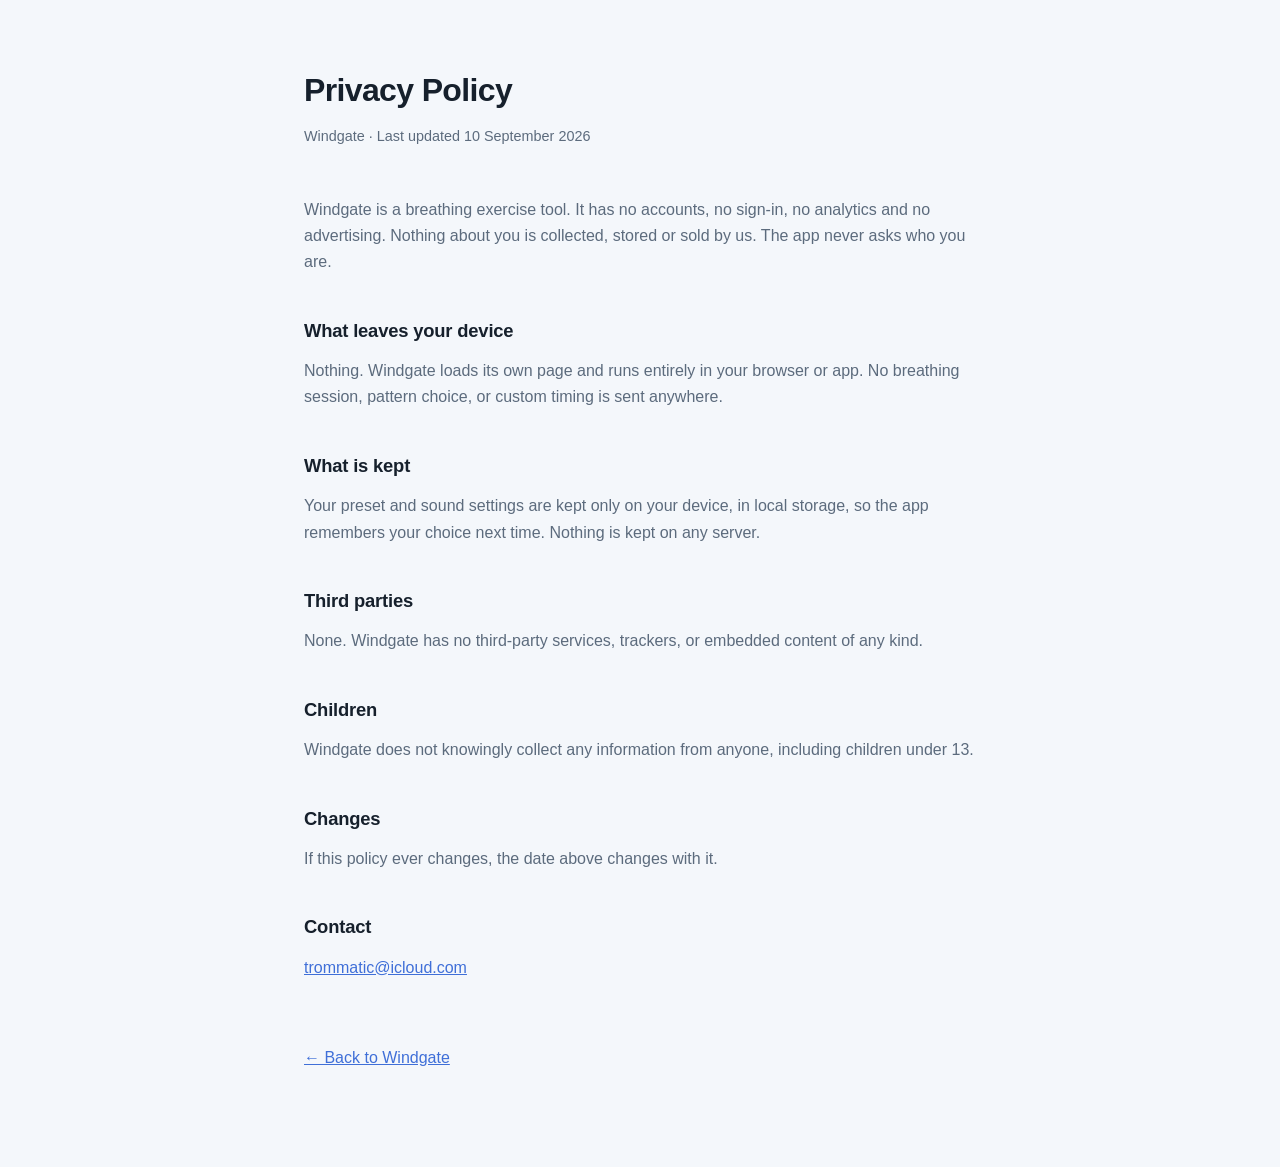
==== web/privacy.html @ 463d38d6 "Rename to Windgate: domain, repo, on-page brand; fix embed recursion App Store listing settled on "W" ====
<!DOCTYPE html>
<html lang="en">
<head>
<meta charset="UTF-8">
<meta name="viewport" content="width=device-width, initial-scale=1.0">
<title>Windgate — Privacy Policy</title>
<meta name="description" content="Privacy policy for Windgate. No accounts, no tracking, no data retention.">
<link rel="icon" href="icon.svg">
<style>
*, *::before, *::after { margin: 0; padding: 0; box-sizing: border-box; }
:root{
  --bg:#0b1420; --fg:#eef3f8; --dim:#8fa2b8; --accent:#5b8def;
}
@media (prefers-color-scheme: light){
  :root{ --bg:#f4f7fb; --fg:#16202c; --dim:#5c6b7d; --accent:#3f6fd8; }
}
body {
  background: var(--bg);
  color: var(--fg);
  font-family: -apple-system,BlinkMacSystemFont,"SF Pro Text",Helvetica,Arial,sans-serif;
  line-height: 1.65;
  -webkit-font-smoothing: antialiased;
}
::selection { background: var(--accent); color: #fff; }
a { color: var(--accent); }
.container { max-width: 720px; margin: 0 auto; padding: 4rem 1.5rem 6rem; }
h1 { font-size: 2rem; letter-spacing: -0.02em; margin-bottom: 0.5rem; }
h2 { font-size: 1.15rem; margin: 2.5rem 0 0.75rem; letter-spacing: -0.01em; }
p { margin-bottom: 1rem; color: var(--dim); }
.updated { color: var(--dim); font-size: 0.9rem; margin-bottom: 3rem; }
.back { display: inline-block; margin-top: 3rem; }
strong { color: var(--fg); }
</style>
</head>
<body>
<div class="container">
  <h1>Privacy Policy</h1>
  <p class="updated">Windgate &middot; Last updated 10 September 2026</p>
  <p>Windgate is a breathing exercise tool. It has no accounts, no sign-in, no analytics and no advertising. Nothing about you is collected, stored or sold by us. The app never asks who you are.</p>
  <h2>What leaves your device</h2>
  <p>Nothing. Windgate loads its own page and runs entirely in your browser or app. No breathing session, pattern choice, or custom timing is sent anywhere.</p>
  <h2>What is kept</h2>
  <p>Your preset and sound settings are kept only on your device, in local storage, so the app remembers your choice next time. Nothing is kept on any server.</p>
  <h2>Third parties</h2>
  <p>None. Windgate has no third-party services, trackers, or embedded content of any kind.</p>
  <h2>Children</h2>
  <p>Windgate does not knowingly collect any information from anyone, including children under 13.</p>
  <h2>Changes</h2>
  <p>If this policy ever changes, the date above changes with it.</p>
  <h2>Contact</h2>
  <p><a href="mailto:trommatic@icloud.com">trommatic@icloud.com</a></p>
  <a class="back" href="/">&larr; Back to Windgate</a>
</div>
</body>
</html>
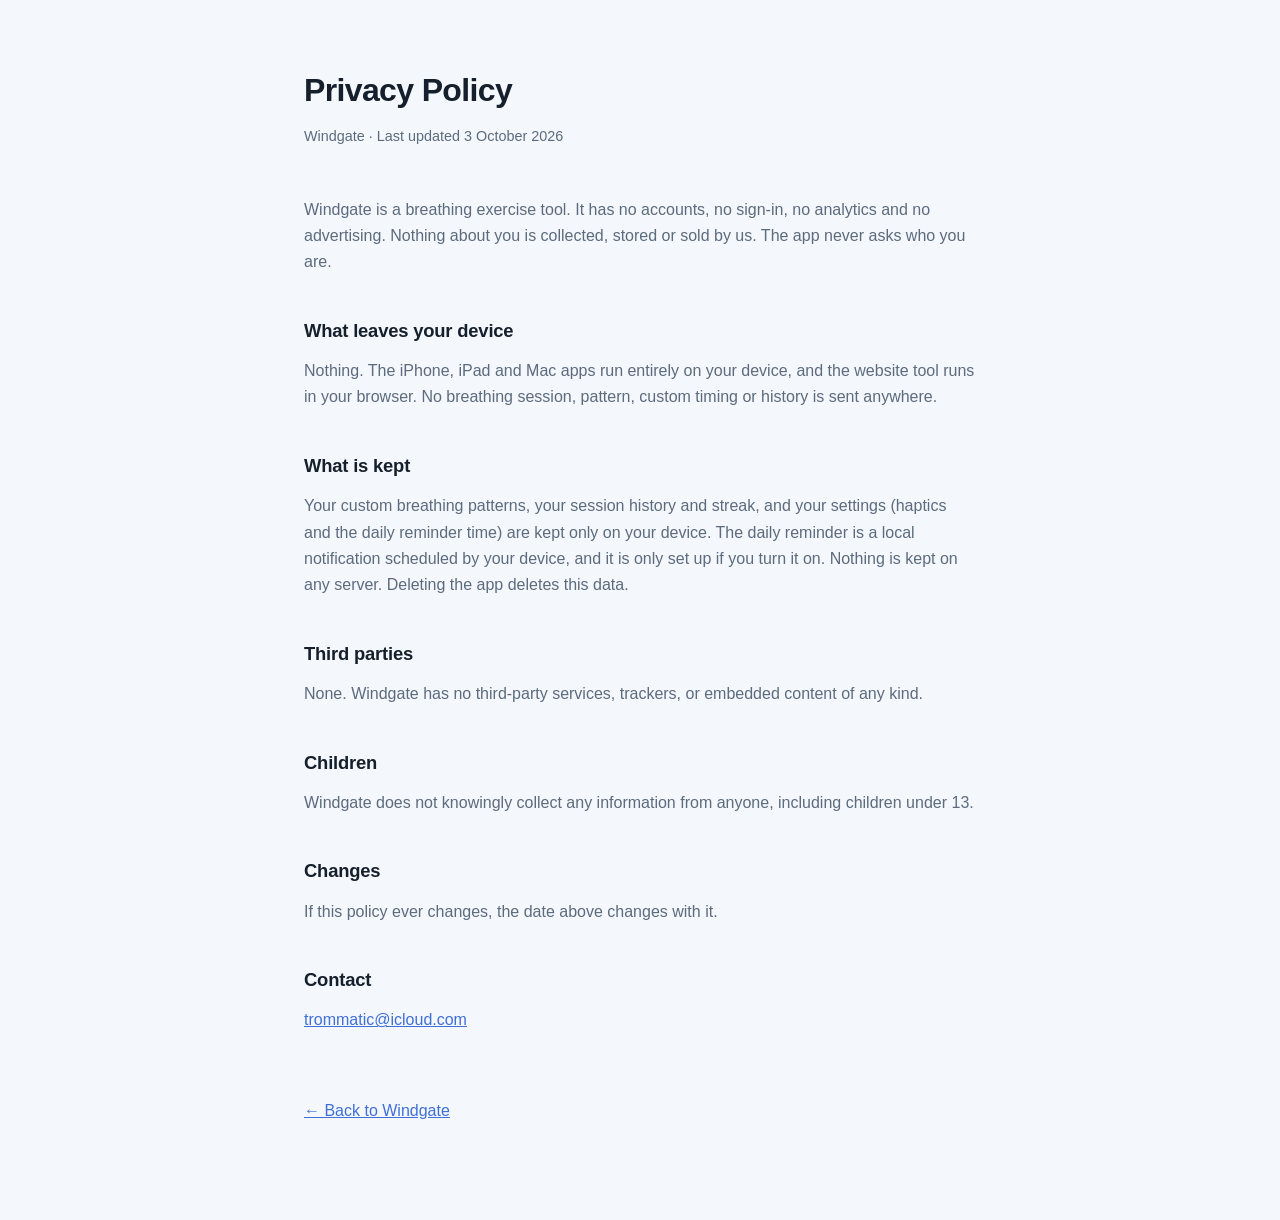
==== commit 2402ce9f: "Windgate: support page, privacy policy describes the native app" ====
--- a/web/privacy.html
+++ b/web/privacy.html
@@ -35,12 +35,12 @@
 <body>
 <div class="container">
   <h1>Privacy Policy</h1>
-  <p class="updated">Windgate &middot; Last updated 10 September 2026</p>
+  <p class="updated">Windgate &middot; Last updated 3 October 2026</p>
   <p>Windgate is a breathing exercise tool. It has no accounts, no sign-in, no analytics and no advertising. Nothing about you is collected, stored or sold by us. The app never asks who you are.</p>
   <h2>What leaves your device</h2>
-  <p>Nothing. Windgate loads its own page and runs entirely in your browser or app. No breathing session, pattern choice, or custom timing is sent anywhere.</p>
+  <p>Nothing. The iPhone, iPad and Mac apps run entirely on your device, and the website tool runs in your browser. No breathing session, pattern, custom timing or history is sent anywhere.</p>
   <h2>What is kept</h2>
-  <p>Your preset and sound settings are kept only on your device, in local storage, so the app remembers your choice next time. Nothing is kept on any server.</p>
+  <p>Your custom breathing patterns, your session history and streak, and your settings (haptics and the daily reminder time) are kept only on your device. The daily reminder is a local notification scheduled by your device, and it is only set up if you turn it on. Nothing is kept on any server. Deleting the app deletes this data.</p>
   <h2>Third parties</h2>
   <p>None. Windgate has no third-party services, trackers, or embedded content of any kind.</p>
   <h2>Children</h2>
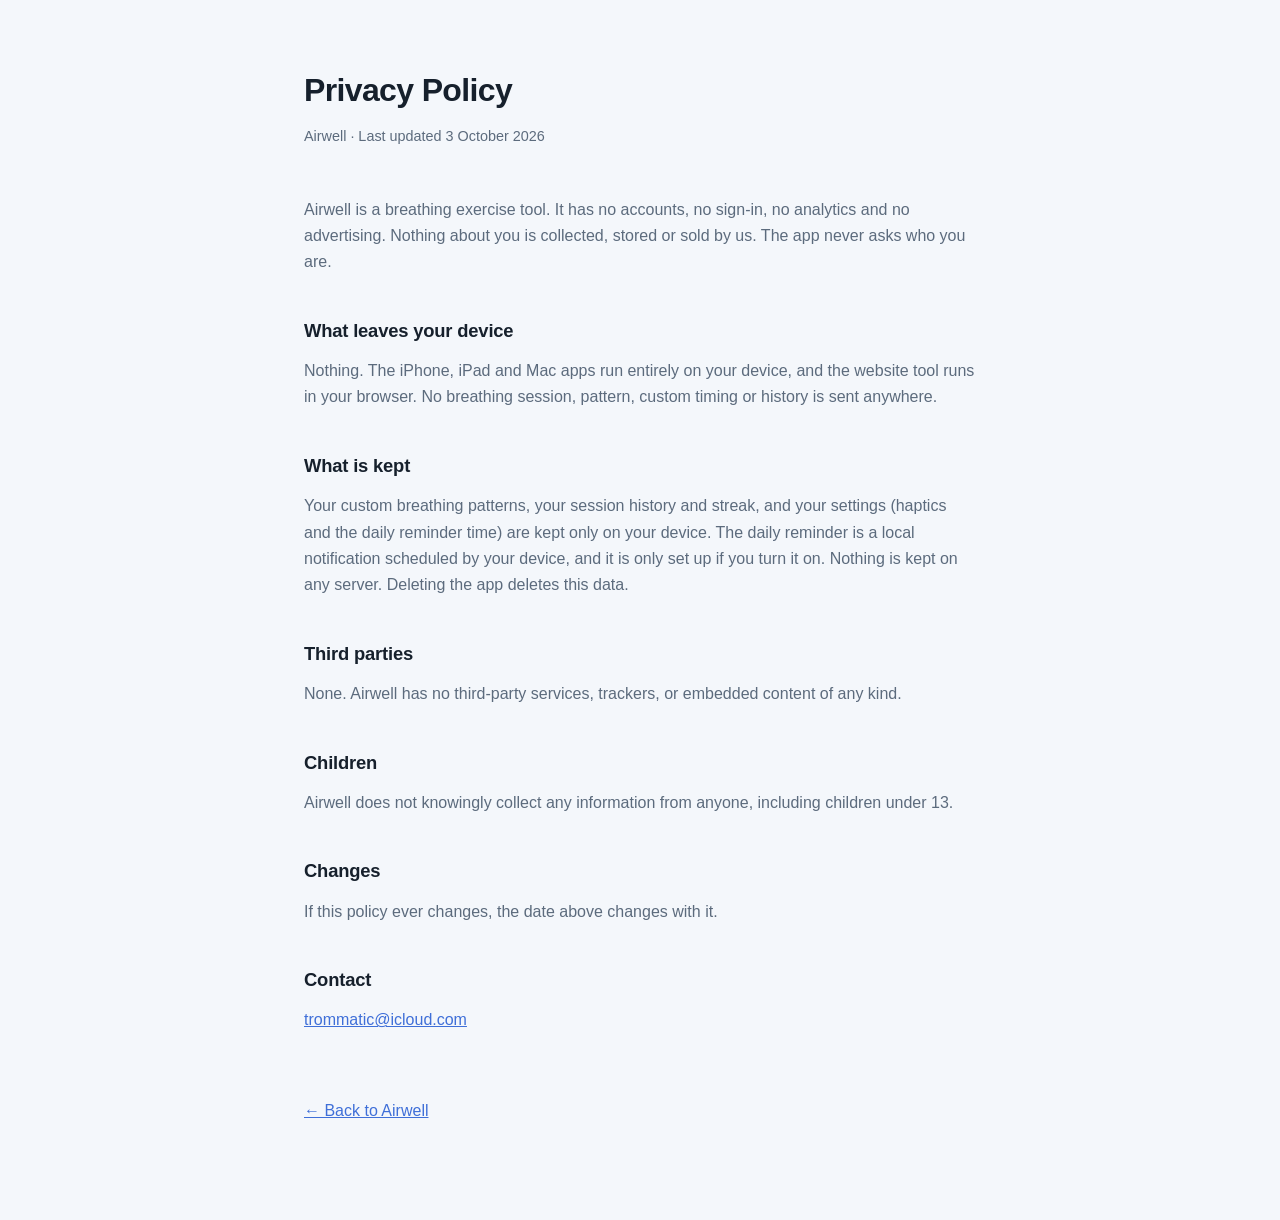
==== commit 6066d409: "Rename Windgate to Airwell in display names and docs Co-Authored-By: Claude Sonnet 5.5 <noreply@anth" ====
--- a/web/privacy.html
+++ b/web/privacy.html
@@ -3,8 +3,8 @@
 <head>
 <meta charset="UTF-8">
 <meta name="viewport" content="width=device-width, initial-scale=1.0">
-<title>Windgate — Privacy Policy</title>
-<meta name="description" content="Privacy policy for Windgate. No accounts, no tracking, no data retention.">
+<title>Airwell — Privacy Policy</title>
+<meta name="description" content="Privacy policy for Airwell. No accounts, no tracking, no data retention.">
 <link rel="icon" href="icon.svg">
 <style>
 *, *::before, *::after { margin: 0; padding: 0; box-sizing: border-box; }
@@ -35,21 +35,21 @@
 <body>
 <div class="container">
   <h1>Privacy Policy</h1>
-  <p class="updated">Windgate &middot; Last updated 3 October 2026</p>
-  <p>Windgate is a breathing exercise tool. It has no accounts, no sign-in, no analytics and no advertising. Nothing about you is collected, stored or sold by us. The app never asks who you are.</p>
+  <p class="updated">Airwell &middot; Last updated 3 October 2026</p>
+  <p>Airwell is a breathing exercise tool. It has no accounts, no sign-in, no analytics and no advertising. Nothing about you is collected, stored or sold by us. The app never asks who you are.</p>
   <h2>What leaves your device</h2>
   <p>Nothing. The iPhone, iPad and Mac apps run entirely on your device, and the website tool runs in your browser. No breathing session, pattern, custom timing or history is sent anywhere.</p>
   <h2>What is kept</h2>
   <p>Your custom breathing patterns, your session history and streak, and your settings (haptics and the daily reminder time) are kept only on your device. The daily reminder is a local notification scheduled by your device, and it is only set up if you turn it on. Nothing is kept on any server. Deleting the app deletes this data.</p>
   <h2>Third parties</h2>
-  <p>None. Windgate has no third-party services, trackers, or embedded content of any kind.</p>
+  <p>None. Airwell has no third-party services, trackers, or embedded content of any kind.</p>
   <h2>Children</h2>
-  <p>Windgate does not knowingly collect any information from anyone, including children under 13.</p>
+  <p>Airwell does not knowingly collect any information from anyone, including children under 13.</p>
   <h2>Changes</h2>
   <p>If this policy ever changes, the date above changes with it.</p>
   <h2>Contact</h2>
   <p><a href="mailto:trommatic@icloud.com">trommatic@icloud.com</a></p>
-  <a class="back" href="/">&larr; Back to Windgate</a>
+  <a class="back" href="/">&larr; Back to Airwell</a>
 </div>
 </body>
 </html>
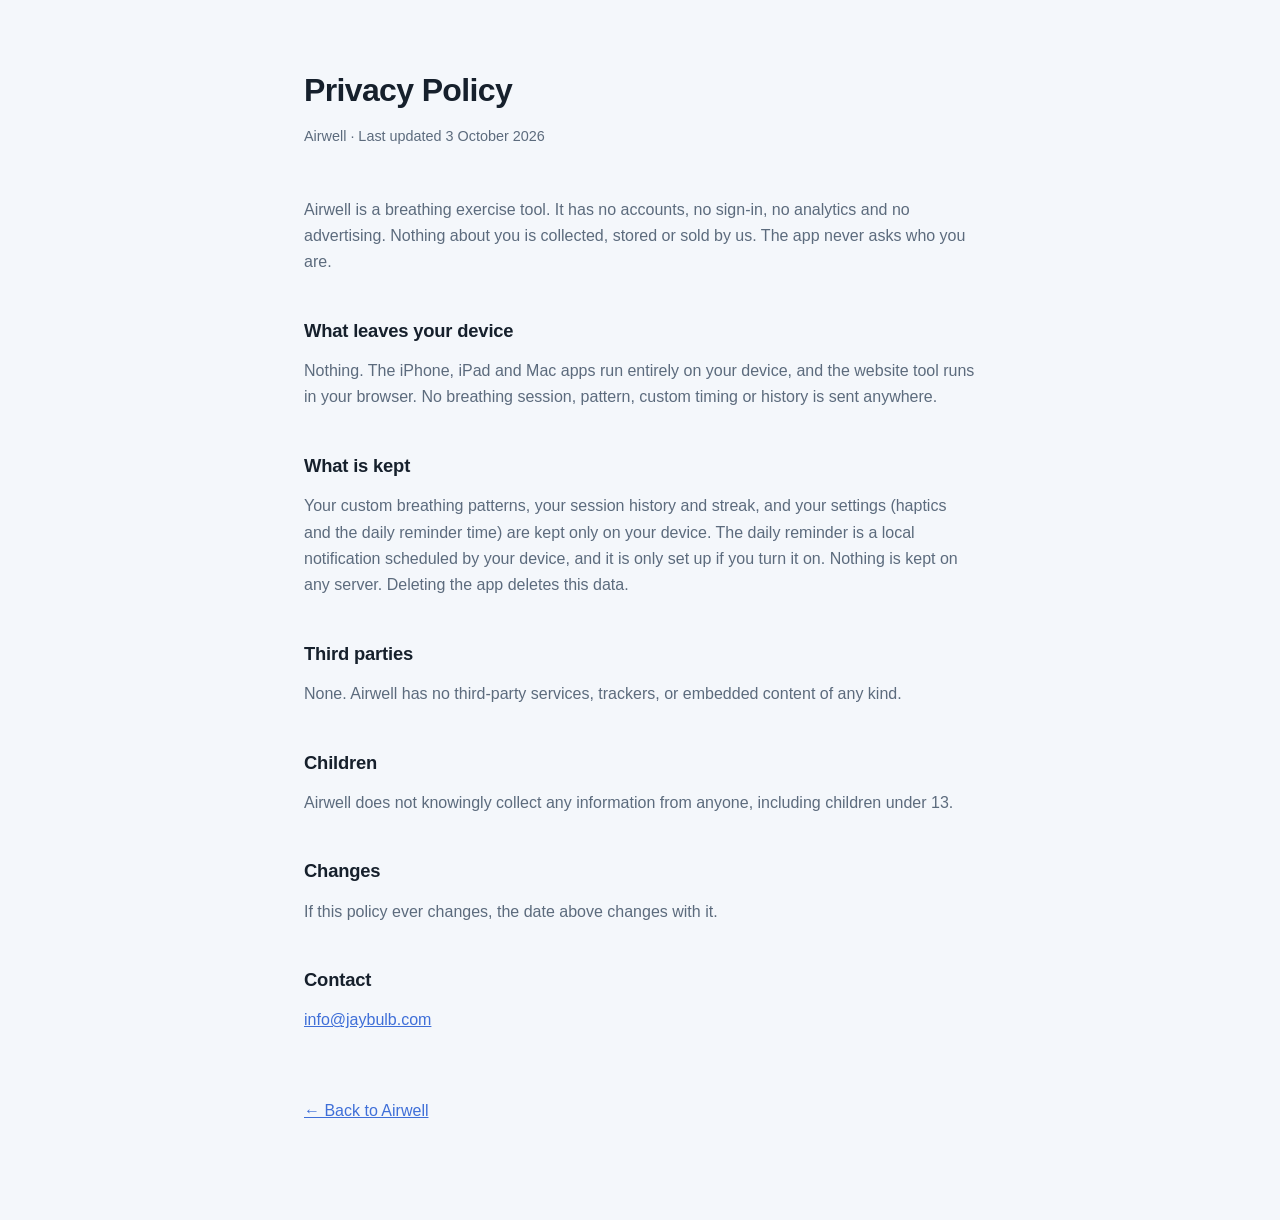
==== commit d4c833fc: "web: public contact email; guard all-zero custom pattern Co-Authored-By: Claude Opus 5.5 <noreply@an" ====
--- a/web/privacy.html
+++ b/web/privacy.html
@@ -48,7 +48,7 @@
   <h2>Changes</h2>
   <p>If this policy ever changes, the date above changes with it.</p>
   <h2>Contact</h2>
-  <p><a href="mailto:trommatic@icloud.com">trommatic@icloud.com</a></p>
+  <p><a href="mailto:info@jaybulb.com">info@jaybulb.com</a></p>
   <a class="back" href="/">&larr; Back to Airwell</a>
 </div>
 </body>
